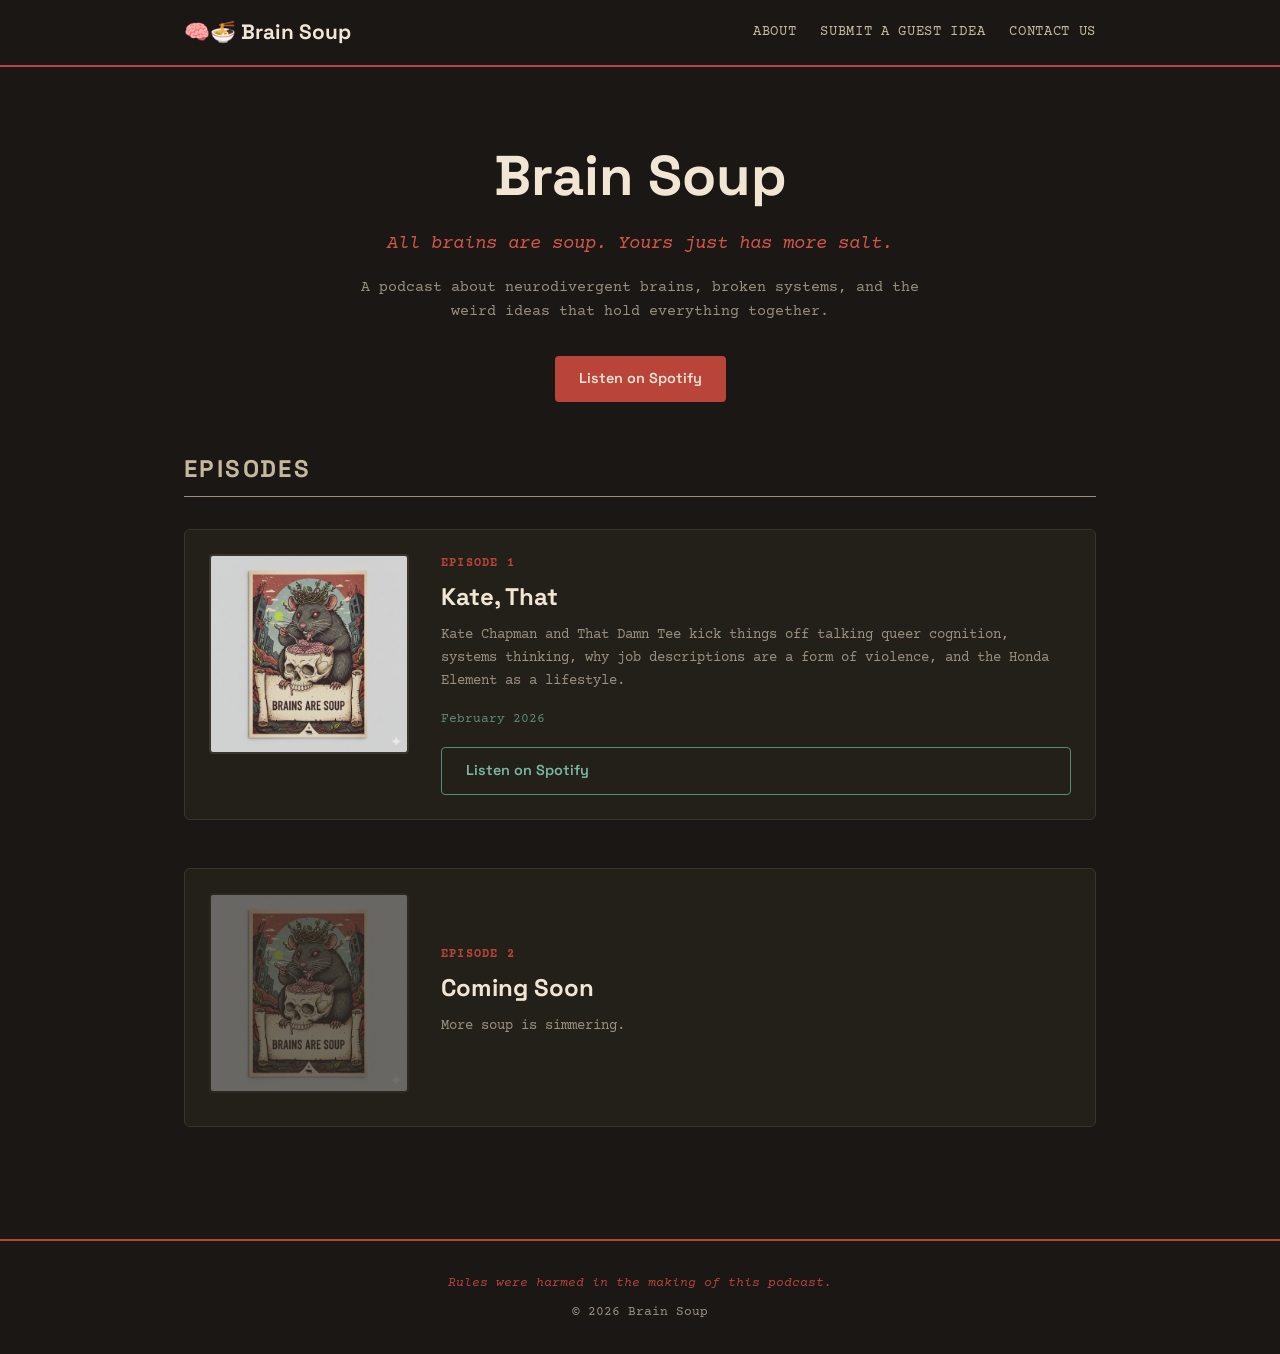
==== index.html @ d7b09f2a "Initial Brain Soup site scaffold" ====
<!DOCTYPE html>
<html lang="en">
<head>
  <meta charset="UTF-8">
  <meta name="viewport" content="width=device-width, initial-scale=1.0">
  <title>Brain Soup</title>
  <meta name="description" content="A podcast about neurodivergent brains, broken systems, and the weird ideas that hold everything together.">
  <link rel="stylesheet" href="style.css">
  <link rel="preconnect" href="https://fonts.googleapis.com">
  <link rel="preconnect" href="https://fonts.gstatic.com" crossorigin>
  <link href="https://fonts.googleapis.com/css2?family=Courier+Prime:ital,wght@0,400;0,700;1,400&family=Space+Grotesk:wght@400;600;700&display=swap" rel="stylesheet">
</head>
<body>
  <header>
    <nav>
      <a href="/" class="nav-logo">🧠🍜 Brain Soup</a>
      <div class="nav-links">
        <a href="/about">About</a>
        <a href="/guest">Submit a Guest Idea</a>
        <a href="/contact">Contact Us</a>
      </div>
      <button class="nav-toggle" aria-label="Menu">☰</button>
    </nav>
  </header>

  <main>
    <section class="hero">
      <h1>Brain Soup</h1>
      <p class="tagline">All brains are soup. Yours just has more salt.</p>
      <p class="subtitle">A podcast about neurodivergent brains, broken systems, and the weird ideas that hold everything together.</p>
      <div class="listen-links">
        <a href="#" class="btn btn-primary">Listen on Spotify</a>
      </div>
    </section>

    <section class="episodes">
      <h2>Episodes</h2>

      <article class="episode">
        <div class="episode-card">
          <img src="images/ep01.png" alt="Episode 1 card art" class="episode-art">
        </div>
        <div class="episode-info">
          <span class="episode-number">Episode 1</span>
          <h3>Kate, That</h3>
          <p class="episode-description">Kate Chapman and That Damn Tee kick things off talking queer cognition, systems thinking, why job descriptions are a form of violence, and the Honda Element as a lifestyle.</p>
          <div class="episode-meta">
            <span class="episode-date">February 2026</span>
          </div>
          <a href="#" class="btn btn-secondary">Listen on Spotify</a>
        </div>
      </article>

      <article class="episode">
        <div class="episode-card">
          <img src="images/ep02.png" alt="Episode 2 card art" class="episode-art" style="opacity:0.4">
        </div>
        <div class="episode-info">
          <span class="episode-number">Episode 2</span>
          <h3>Coming Soon</h3>
          <p class="episode-description">More soup is simmering.</p>
        </div>
      </article>

    </section>
  </main>

  <footer>
    <p class="disclaimer">Rules were harmed in the making of this podcast.</p>
    <p>&copy; 2026 Brain Soup</p>
  </footer>

  <script>
    document.querySelector('.nav-toggle').addEventListener('click', () => {
      document.querySelector('.nav-links').classList.toggle('open');
    });
  </script>
</body>
</html>
---- style.css ----
/* === Brain Soup — Post-apocalyptic zine aesthetic === */

:root {
  --bg: #1a1714;
  --bg-card: #232019;
  --cream: #f0e6d3;
  --cream-dim: #c4b89e;
  --red: #b8443a;
  --red-bright: #d4564a;
  --teal: #5a8a7a;
  --teal-bright: #7ab8a4;
  --green: #6a7a3a;
  --text: #e8dcc8;
  --text-dim: #9a9080;
  --font-display: 'Space Grotesk', system-ui, sans-serif;
  --font-mono: 'Courier Prime', 'Courier New', monospace;
}

* { margin: 0; padding: 0; box-sizing: border-box; }

body {
  background: var(--bg);
  color: var(--text);
  font-family: var(--font-mono);
  line-height: 1.6;
  min-height: 100vh;
}

/* === NAV === */
header {
  border-bottom: 2px solid var(--red);
  background: var(--bg);
  position: sticky;
  top: 0;
  z-index: 100;
}

nav {
  max-width: 960px;
  margin: 0 auto;
  padding: 1rem 1.5rem;
  display: flex;
  align-items: center;
  justify-content: space-between;
}

.nav-logo {
  font-family: var(--font-display);
  font-weight: 700;
  font-size: 1.3rem;
  color: var(--cream);
  text-decoration: none;
}

.nav-links {
  display: flex;
  gap: 1.5rem;
}

.nav-links a {
  color: var(--cream-dim);
  text-decoration: none;
  font-size: 0.85rem;
  text-transform: uppercase;
  letter-spacing: 0.05em;
  transition: color 0.2s;
}

.nav-links a:hover { color: var(--red-bright); }

.nav-toggle {
  display: none;
  background: none;
  border: none;
  color: var(--cream);
  font-size: 1.5rem;
  cursor: pointer;
}

/* === HERO === */
.hero {
  max-width: 960px;
  margin: 0 auto;
  padding: 4rem 1.5rem 3rem;
  text-align: center;
}

.hero h1 {
  font-family: var(--font-display);
  font-size: 3.5rem;
  font-weight: 700;
  color: var(--cream);
  margin-bottom: 0.5rem;
}

.tagline {
  font-size: 1.2rem;
  color: var(--red-bright);
  font-style: italic;
  margin-bottom: 1rem;
}

.subtitle {
  font-size: 0.95rem;
  color: var(--text-dim);
  max-width: 600px;
  margin: 0 auto 2rem;
}

/* === BUTTONS === */
.btn {
  display: inline-block;
  padding: 0.7rem 1.5rem;
  text-decoration: none;
  font-family: var(--font-display);
  font-weight: 600;
  font-size: 0.9rem;
  border-radius: 4px;
  transition: all 0.2s;
}

.btn-primary {
  background: var(--red);
  color: var(--cream);
}

.btn-primary:hover {
  background: var(--red-bright);
}

.btn-secondary {
  background: transparent;
  color: var(--teal-bright);
  border: 1px solid var(--teal);
}

.btn-secondary:hover {
  background: var(--teal);
  color: var(--cream);
}

/* === EPISODES === */
.episodes {
  max-width: 960px;
  margin: 0 auto;
  padding: 0 1.5rem 4rem;
}

.episodes h2 {
  font-family: var(--font-display);
  font-size: 1.5rem;
  color: var(--cream-dim);
  text-transform: uppercase;
  letter-spacing: 0.1em;
  margin-bottom: 2rem;
  padding-bottom: 0.5rem;
  border-bottom: 1px solid var(--text-dim);
}

.episode {
  display: flex;
  gap: 2rem;
  margin-bottom: 3rem;
  padding: 1.5rem;
  background: var(--bg-card);
  border: 1px solid #3a352c;
  border-radius: 6px;
}

.episode-card {
  flex-shrink: 0;
  width: 200px;
}

.episode-art {
  width: 100%;
  border-radius: 4px;
  border: 2px solid #3a352c;
}

.episode-info {
  display: flex;
  flex-direction: column;
  justify-content: center;
}

.episode-number {
  font-size: 0.75rem;
  color: var(--red);
  text-transform: uppercase;
  letter-spacing: 0.1em;
  font-weight: 700;
}

.episode-info h3 {
  font-family: var(--font-display);
  font-size: 1.5rem;
  color: var(--cream);
  margin: 0.3rem 0 0.5rem;
}

.episode-description {
  font-size: 0.9rem;
  color: var(--text-dim);
  margin-bottom: 0.75rem;
}

.episode-meta {
  margin-bottom: 1rem;
}

.episode-date {
  font-size: 0.8rem;
  color: var(--teal);
}

/* === FOOTER === */
footer {
  border-top: 2px solid var(--red);
  text-align: center;
  padding: 2rem 1.5rem;
  color: var(--text-dim);
  font-size: 0.8rem;
}

.disclaimer {
  font-style: italic;
  color: var(--red);
  margin-bottom: 0.5rem;
}

/* === PAGE CONTENT === */
.page-content {
  max-width: 700px;
  margin: 0 auto;
  padding: 3rem 1.5rem 4rem;
}

.page-content h1 {
  font-family: var(--font-display);
  font-size: 2.2rem;
  color: var(--cream);
  margin-bottom: 1.5rem;
}

.page-content p {
  margin-bottom: 1rem;
  color: var(--text-dim);
}

.page-content a {
  color: var(--teal-bright);
}

.page-content a:hover {
  color: var(--cream);
}

.bios {
  display: grid;
  grid-template-columns: 1fr 1fr;
  gap: 2rem;
  margin-top: 2rem;
}

.bio h2 {
  font-family: var(--font-display);
  font-size: 1.3rem;
  color: var(--cream);
  margin-bottom: 0.5rem;
}

.bio p { color: var(--text-dim); }

.form-placeholder {
  margin-top: 2rem;
  padding: 2rem;
  border: 1px dashed var(--text-dim);
  border-radius: 6px;
  text-align: center;
}

/* === MOBILE === */
@media (max-width: 640px) {
  .nav-toggle { display: block; }
  .nav-links {
    display: none;
    flex-direction: column;
    position: absolute;
    top: 100%;
    left: 0;
    right: 0;
    background: var(--bg);
    border-bottom: 2px solid var(--red);
    padding: 1rem 1.5rem;
    gap: 1rem;
  }
  .nav-links.open { display: flex; }
  .hero h1 { font-size: 2.5rem; }
  .episode {
    flex-direction: column;
    align-items: center;
    text-align: center;
  }
  .episode-card { width: 160px; }
}
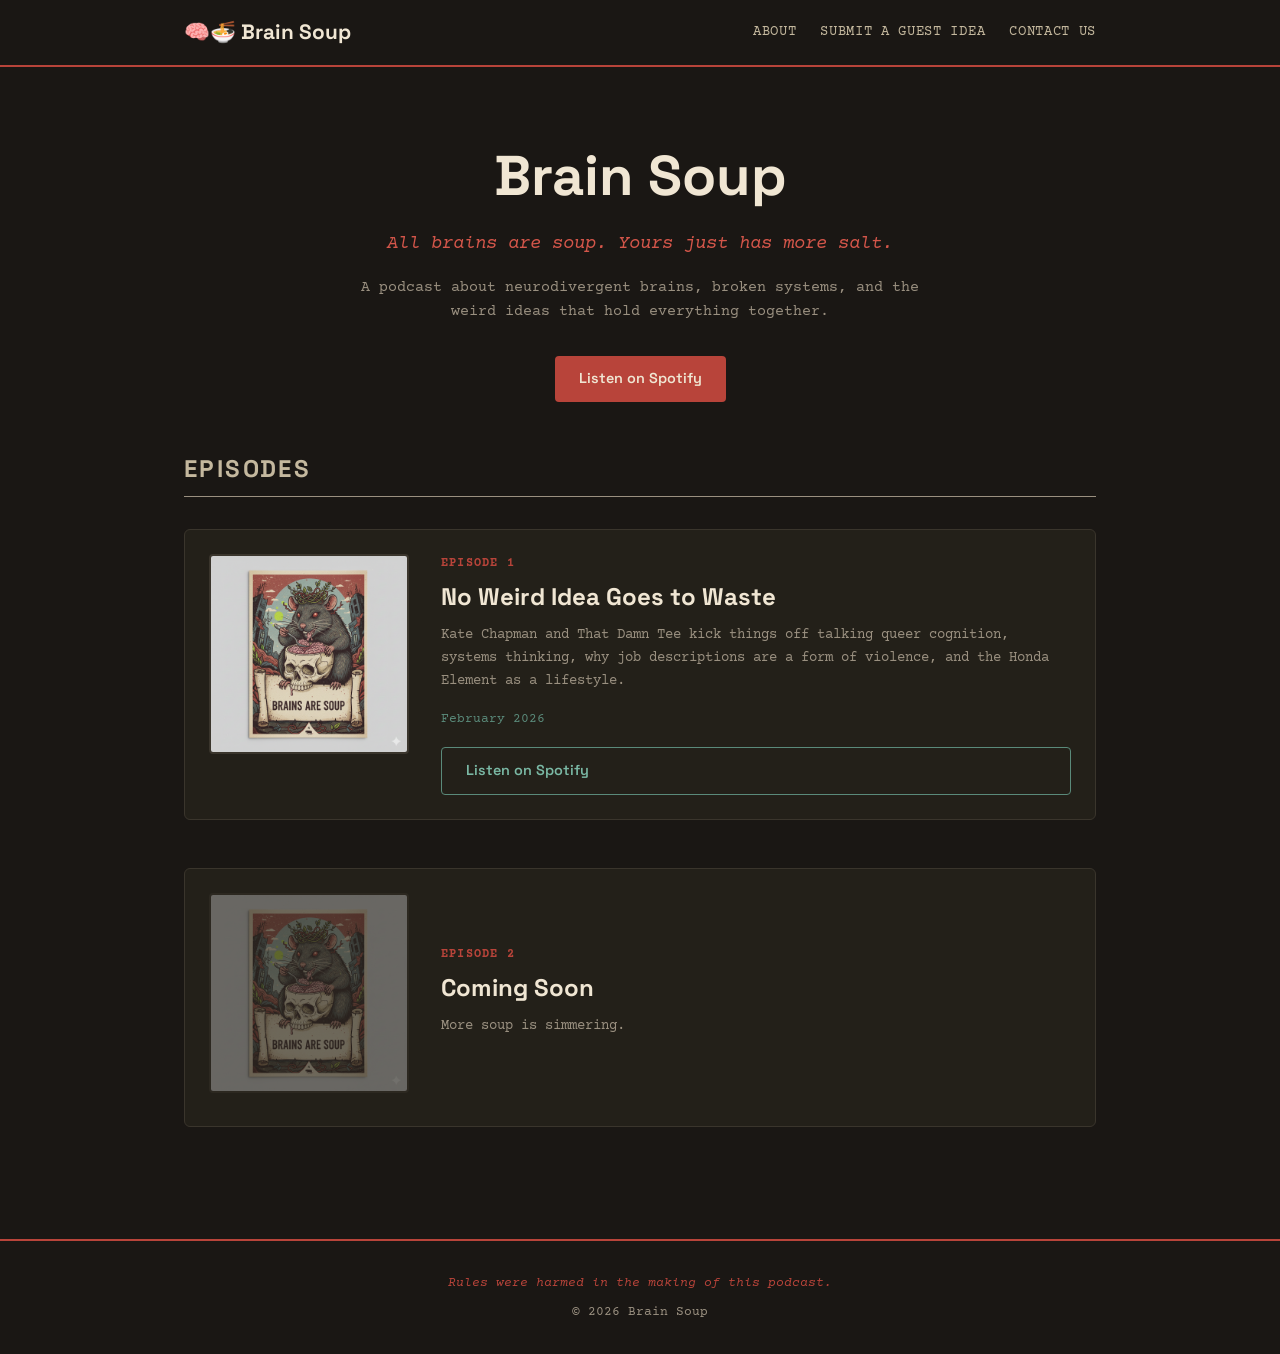
==== commit a6022fd4: "Update ep1 title and add Spotify link" ====
--- a/index.html
+++ b/index.html
@@ -42,12 +42,12 @@
         </div>
         <div class="episode-info">
           <span class="episode-number">Episode 1</span>
-          <h3>Kate, That</h3>
+          <h3>No Weird Idea Goes to Waste</h3>
           <p class="episode-description">Kate Chapman and That Damn Tee kick things off talking queer cognition, systems thinking, why job descriptions are a form of violence, and the Honda Element as a lifestyle.</p>
           <div class="episode-meta">
             <span class="episode-date">February 2026</span>
           </div>
-          <a href="#" class="btn btn-secondary">Listen on Spotify</a>
+          <a href="https://open.spotify.com/episode/6eNpjeM31h4z1i3bK73aj8" class="btn btn-secondary" target="_blank">Listen on Spotify</a>
         </div>
       </article>
 
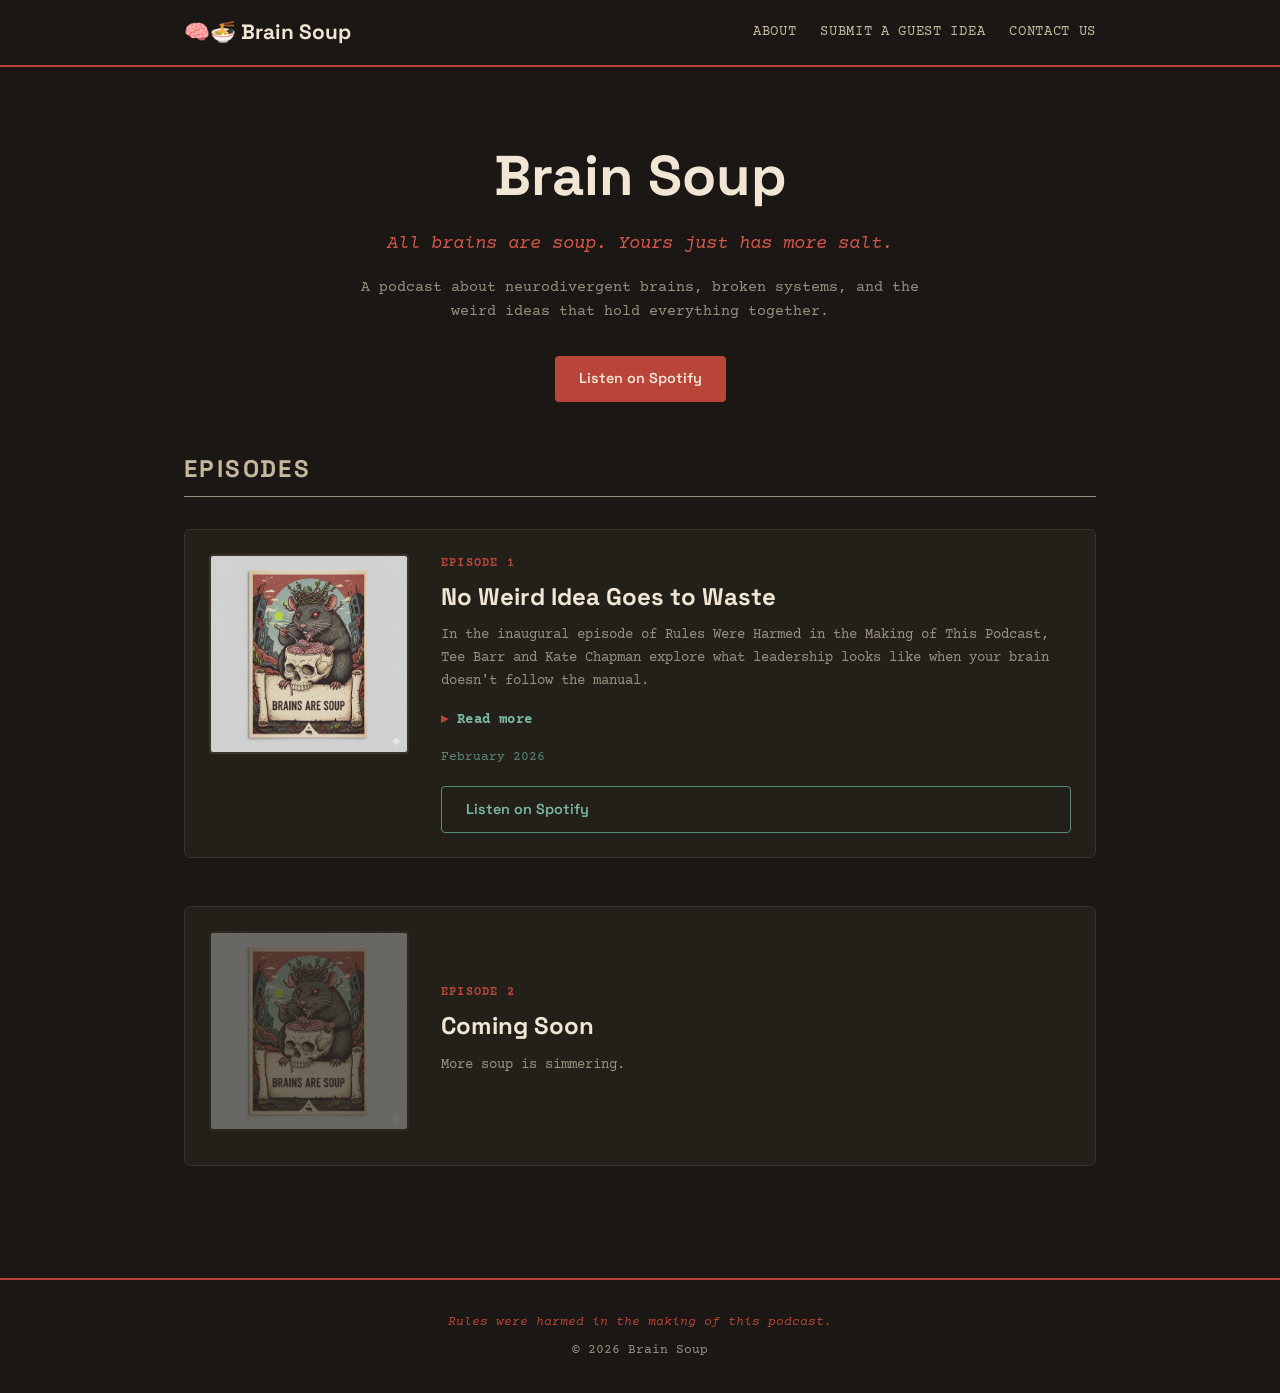
==== commit fb70816d: "Update ep1 description with expandable detail" ====
--- a/index.html
+++ b/index.html
@@ -43,7 +43,11 @@
         <div class="episode-info">
           <span class="episode-number">Episode 1</span>
           <h3>No Weird Idea Goes to Waste</h3>
-          <p class="episode-description">Kate Chapman and That Damn Tee kick things off talking queer cognition, systems thinking, why job descriptions are a form of violence, and the Honda Element as a lifestyle.</p>
+          <p class="episode-description">In the inaugural episode of Rules Were Harmed in the Making of This Podcast, Tee Barr and Kate Chapman explore what leadership looks like when your brain doesn't follow the manual.</p>
+          <details class="episode-expand">
+            <summary>Read more</summary>
+            <p class="episode-description">Drawing from lived experience across tech, open source, and nonprofit leadership, they unpack how neurodivergent cognition—ADHD, autism-spectrum traits, queerness, and systems thinking—shapes foresight, pattern recognition, and decision-making. They talk about seeing failure modes early, doing invisible "glue work," and the friction that comes from operating outside rigid roles and job descriptions. The conversation digs into masking, self-regulation, burnout, and why "professionalism" often just means neurotypical comfort. They also explore how AI, transcription, and tooling function as accessibility (not shortcuts) and how leaders can hack broken systems without becoming one.</p>
+          </details>
           <div class="episode-meta">
             <span class="episode-date">February 2026</span>
           </div>
--- a/style.css
+++ b/style.css
@@ -212,6 +212,36 @@
 .episode-date {
   font-size: 0.8rem;
   color: var(--teal);
+}
+
+/* === EPISODE EXPAND === */
+.episode-expand {
+  margin-bottom: 0.75rem;
+}
+
+.episode-expand summary {
+  cursor: pointer;
+  color: var(--teal-bright);
+  font-size: 0.85rem;
+  font-weight: 600;
+  letter-spacing: 0.03em;
+  list-style: none;
+  margin-top: 0.3rem;
+}
+
+.episode-expand summary::-webkit-details-marker { display: none; }
+
+.episode-expand summary::before {
+  content: '▸ ';
+  color: var(--red);
+}
+
+.episode-expand[open] summary::before {
+  content: '▾ ';
+}
+
+.episode-expand .episode-description {
+  margin-top: 0.5rem;
 }
 
 /* === FOOTER === */
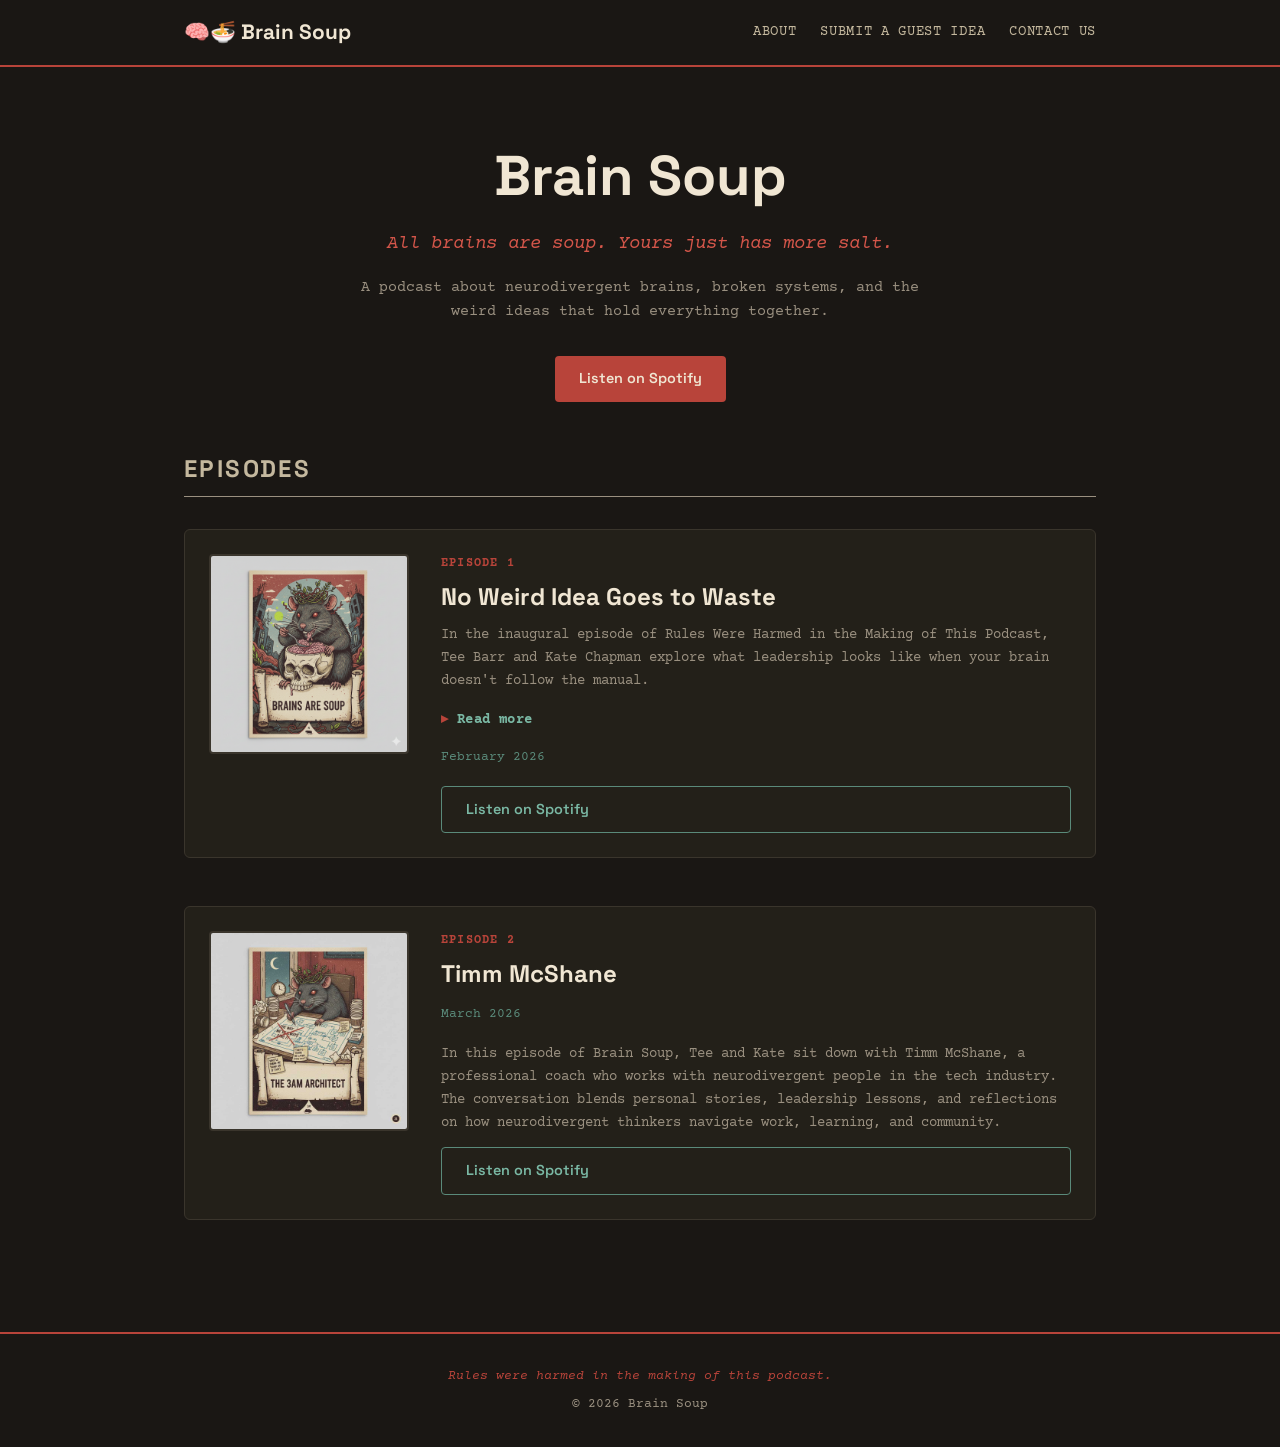
==== commit b9a60c39: "Add Episode 2: Timm McShane" ====
--- a/index.html
+++ b/index.html
@@ -46,7 +46,11 @@
           <p class="episode-description">In the inaugural episode of Rules Were Harmed in the Making of This Podcast, Tee Barr and Kate Chapman explore what leadership looks like when your brain doesn't follow the manual.</p>
           <details class="episode-expand">
             <summary>Read more</summary>
-            <p class="episode-description">Drawing from lived experience across tech, open source, and nonprofit leadership, they unpack how neurodivergent cognition—ADHD, autism-spectrum traits, queerness, and systems thinking—shapes foresight, pattern recognition, and decision-making. They talk about seeing failure modes early, doing invisible "glue work," and the friction that comes from operating outside rigid roles and job descriptions. The conversation digs into masking, self-regulation, burnout, and why "professionalism" often just means neurotypical comfort. They also explore how AI, transcription, and tooling function as accessibility (not shortcuts) and how leaders can hack broken systems without becoming one.</p>
+            <p class="episode-description">Drawing from lived experience across tech, open source, and nonprofit leadership, they unpack how neurodivergent cognition.</p>
+            <p class="episode-description">ADHD, autism-spectrum traits, queerness, and systems thinking, shapes foresight, pattern recognition, and decision-making. They talk about seeing failure modes early, doing invisible "glue work," and the friction that comes from operating outside rigid roles and job descriptions.</p>
+            <p class="episode-description">The conversation digs into masking, self-regulation, burnout, and why "professionalism" often just means neurotypical comfort.</p>
+            <p class="episode-description">They also explore how AI, transcription, and tooling function as accessibility (not shortcuts) and how leaders can hack broken systems without becoming one.</p>
+            <p class="episode-description">No frameworks are finalized.<br>Several side quests are taken.<br>Rules were harmed in the making of this episode.</p>
           </details>
           <div class="episode-meta">
             <span class="episode-date">February 2026</span>
@@ -57,12 +61,16 @@
 
       <article class="episode">
         <div class="episode-card">
-          <img src="images/ep02.png" alt="Episode 2 card art" class="episode-art" style="opacity:0.4">
+          <img src="images/ep02.png" alt="Episode 2 card art" class="episode-art">
         </div>
         <div class="episode-info">
           <span class="episode-number">Episode 2</span>
-          <h3>Coming Soon</h3>
-          <p class="episode-description">More soup is simmering.</p>
+          <h3>Timm McShane</h3>
+          <div class="episode-meta">
+            <span class="episode-date">March 2026</span>
+          </div>
+          <p class="episode-description">In this episode of Brain Soup, Tee and Kate sit down with Timm McShane, a professional coach who works with neurodivergent people in the tech industry. The conversation blends personal stories, leadership lessons, and reflections on how neurodivergent thinkers navigate work, learning, and community.</p>
+          <a href="https://open.spotify.com/episode/5IT9Fw4ldcZKeNiXZtoH2L" class="btn btn-secondary" target="_blank">Listen on Spotify</a>
         </div>
       </article>
 
